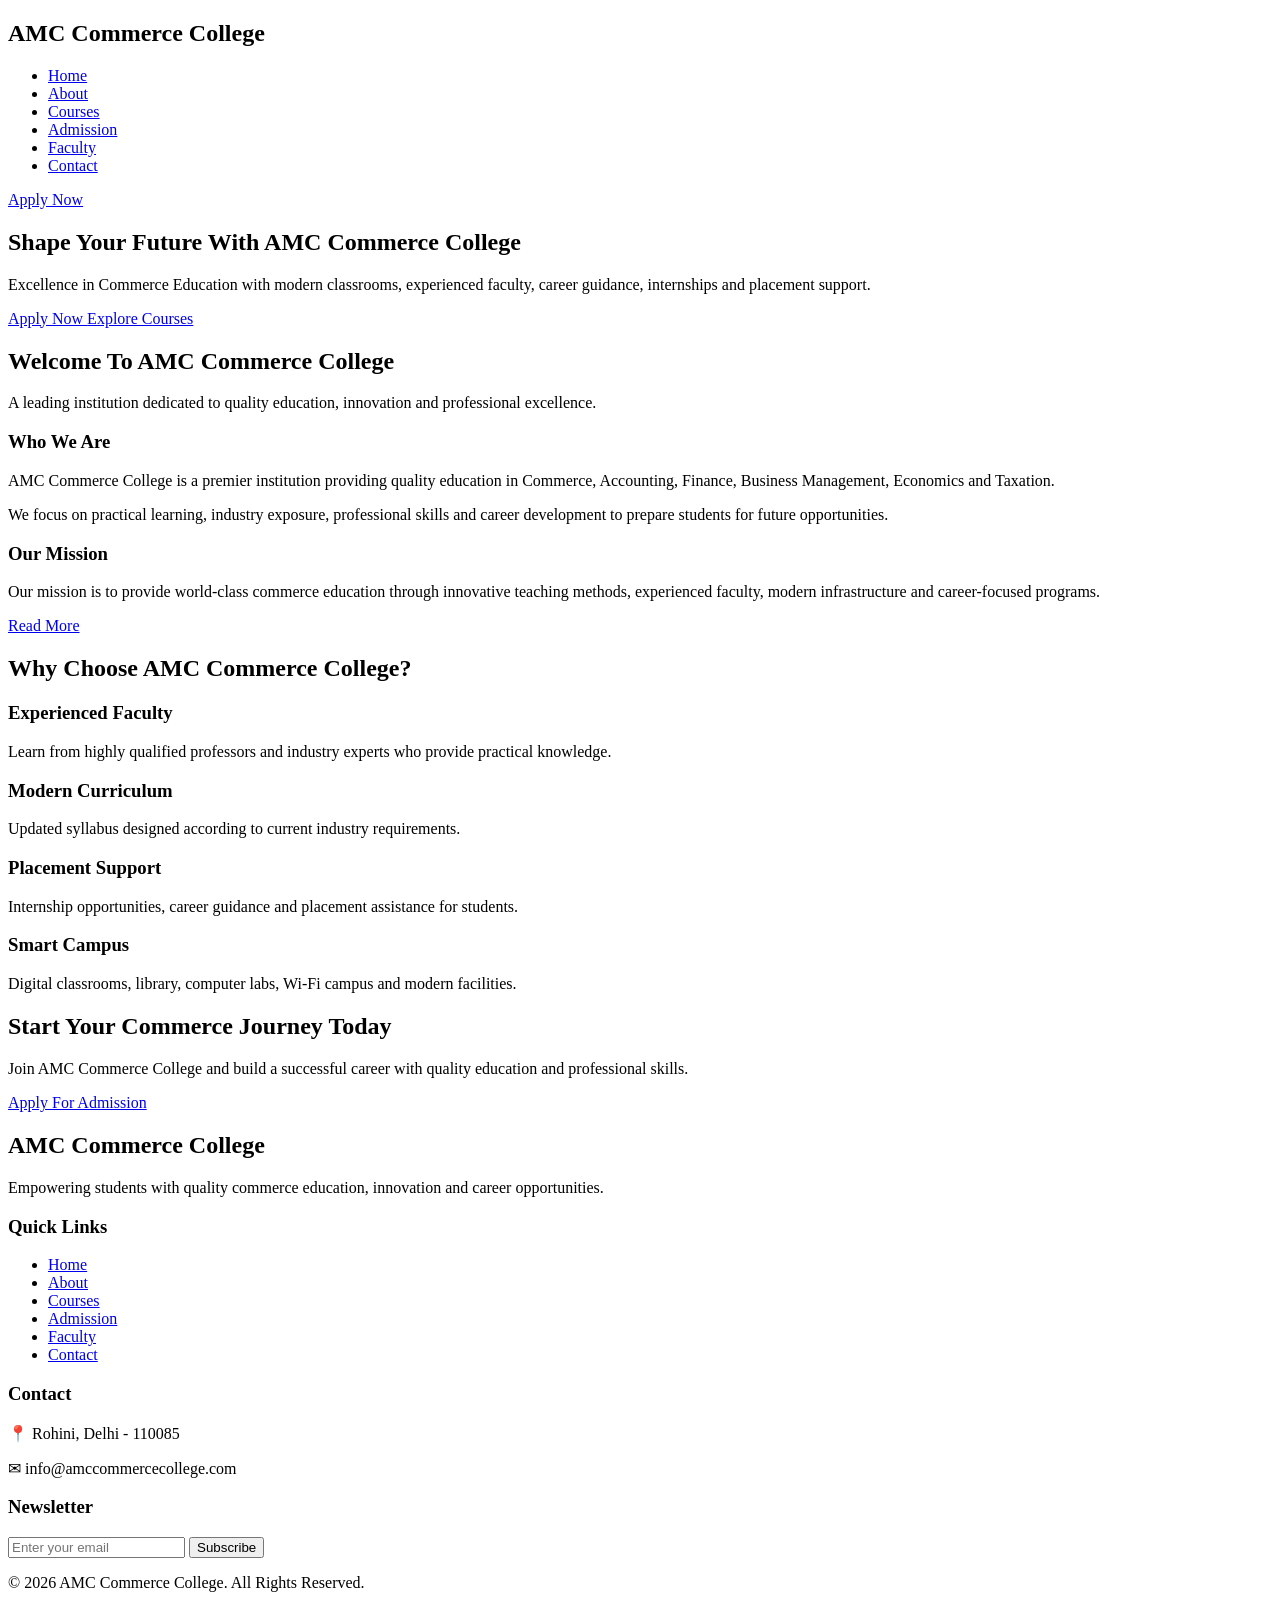
==== index.html @ 85480230 "Add files via upload" ====
<!DOCTYPE html>
<html lang="en">

<head>

    <meta charset="UTF-8">
    <meta name="viewport" content="width=device-width, initial-scale=1.0">

    <title>AMC Commerce College</title>

    <!-- Google Font -->
    <link rel="preconnect" href="https://fonts.googleapis.com">
    <link rel="preconnect" href="https://fonts.gstatic.com" crossorigin>

    <link href="https://fonts.googleapis.com/css2?family=Poppins:wght@300;400;500;600;700;800&display=swap"
        rel="stylesheet">


    <!-- CSS -->

    <link rel="stylesheet" href="css/style.css">
    <link rel="stylesheet" href="css/navbar.css">
    <link rel="stylesheet" href="css/home.css">
    <link rel="stylesheet" href="css/footer.css">
    <link rel="stylesheet" href="css/responsive.css">


</head>


<body>


    <!-- ================= HEADER ================= -->

    <header class="header">

        <nav class="navbar">


            <div class="logo">

                <h2>
                    AMC Commerce College
                </h2>

            </div>



            <ul class="nav-links">


                <li>
                    <a href="index.html" class="active">
                        Home
                    </a>
                </li>


                <li>
                    <a href="about.html">
                        About
                    </a>
                </li>


                <li>
                    <a href="courses.html">
                        Courses
                    </a>
                </li>


                <li>
                    <a href="admission.html">
                        Admission
                    </a>
                </li>


                <li>
                    <a href="faculty.html">
                        Faculty
                    </a>
                </li>


                <li>
                    <a href="contact.html">
                        Contact
                    </a>
                </li>


            </ul>


            <a href="admission.html" class="btn">
                Apply Now
            </a>


        </nav>


    </header>



    <!-- ================= HERO ================= -->


    <section class="hero">


        <div class="container hero-content">


            <h1>

                Shape Your Future With

                <span>
                    AMC Commerce College
                </span>

            </h1>



            <p>

                Excellence in Commerce Education with modern classrooms,
                experienced faculty, career guidance, internships and
                placement support.

            </p>



            <div class="hero-buttons">


                <a href="admission.html" class="btn">

                    Apply Now

                </a>



                <a href="courses.html" class="btn-outline">

                    Explore Courses

                </a>


            </div>


        </div>


    </section>




    <!-- ================= ABOUT ================= -->


    <section class="about-home">


        <div class="container">


            <div class="section-title">


                <h2>
                    Welcome To AMC Commerce College
                </h2>


                <p>

                    A leading institution dedicated to quality education,
                    innovation and professional excellence.

                </p>


            </div>




            <div class="grid-2">


                <div class="card">


                    <h3>
                        Who We Are
                    </h3>


                    <p>

                        AMC Commerce College is a premier institution providing
                        quality education in Commerce, Accounting, Finance,
                        Business Management, Economics and Taxation.

                    </p>



                    <p>

                        We focus on practical learning, industry exposure,
                        professional skills and career development to prepare
                        students for future opportunities.

                    </p>



                </div>





                <div class="card">


                    <h3>
                        Our Mission
                    </h3>


                    <p>

                        Our mission is to provide world-class commerce education
                        through innovative teaching methods, experienced faculty,
                        modern infrastructure and career-focused programs.

                    </p>



                    <a href="about.html" class="btn">

                        Read More

                    </a>



                </div>



            </div>



        </div>


    </section>





    <!-- ================= WHY CHOOSE US ================= -->


    <section class="why-us">


        <div class="container">


            <div class="section-title">


                <h2>
                    Why Choose AMC Commerce College?
                </h2>


            </div>




            <div class="grid-4">


                <div class="card">


                    <h3>
                        Experienced Faculty
                    </h3>


                    <p>

                        Learn from highly qualified professors and
                        industry experts who provide practical knowledge.

                    </p>


                </div>





                <div class="card">


                    <h3>
                        Modern Curriculum
                    </h3>


                    <p>

                        Updated syllabus designed according to
                        current industry requirements.

                    </p>


                </div>





                <div class="card">


                    <h3>
                        Placement Support
                    </h3>


                    <p>

                        Internship opportunities, career guidance and
                        placement assistance for students.

                    </p>


                </div>





                <div class="card">


                    <h3>
                        Smart Campus
                    </h3>


                    <p>

                        Digital classrooms, library, computer labs,
                        Wi-Fi campus and modern facilities.

                    </p>


                </div>



            </div>


        </div>


    </section>


    <!-- ================= CTA ================= -->


    <section class="cta">


        <div class="container">


            <h2>
                Start Your Commerce Journey Today
            </h2>


            <p>

                Join AMC Commerce College and build a successful
                career with quality education and professional skills.

            </p>


            <a href="admission.html" class="btn">

                Apply For Admission

            </a>


        </div>


    </section>



    <!-- ================= FOOTER ================= -->


    <footer>


        <div class="footer-container">


            <div class="footer-logo">


                <h2>
                    AMC Commerce College
                </h2>


                <p>

                    Empowering students with quality commerce education,
                    innovation and career opportunities.

                </p>


            </div>




            <div class="footer-links">


                <h3>
                    Quick Links
                </h3>


                <ul>


                    <li>
                        <a href="index.html">Home</a>
                    </li>


                    <li>
                        <a href="about.html">About</a>
                    </li>


                    <li>
                        <a href="courses.html">Courses</a>
                    </li>


                    <li>
                        <a href="admission.html">Admission</a>
                    </li>


                    <li>
                        <a href="faculty.html">Faculty</a>
                    </li>


                    <li>
                        <a href="contact.html">Contact</a>
                    </li>


                </ul>


            </div>





            <div class="footer-contact">


                <h3>
                    Contact
                </h3>


                <p>
                    📍 Rohini, Delhi - 110085
                </p>





                <p>
                    ✉ info@amccommercecollege.com
                </p>


            </div>




            <div class="footer-social">


                <h3>
                    Newsletter
                </h3>


                <div class="newsletter">


                    <input type="email" placeholder="Enter your email">


                    <button>
                        Subscribe
                    </button>


                </div>


            </div>



        </div>



        <div class="footer-line"></div>



        <div class="footer-bottom">


            <p>

                © 2026 AMC Commerce College. All Rights Reserved.

            </p>


        </div>



    </footer>



</body>

</html>
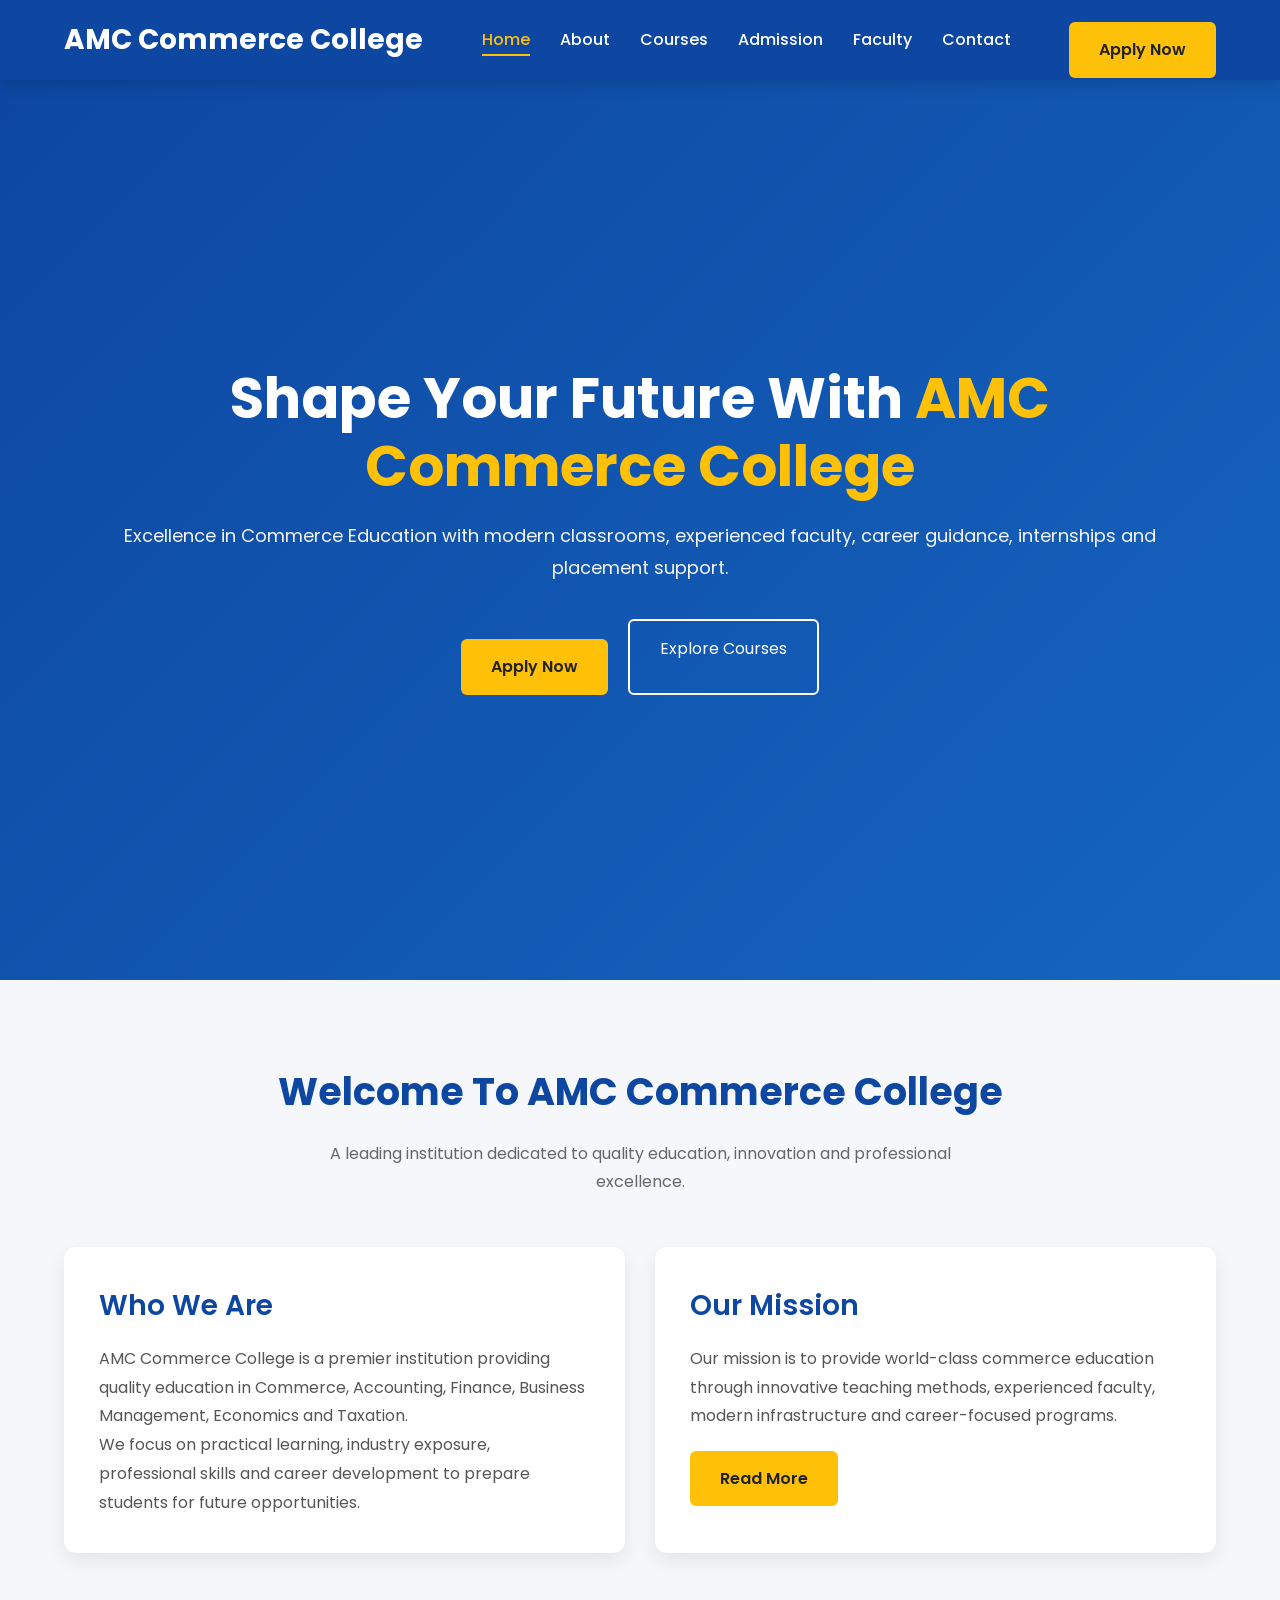
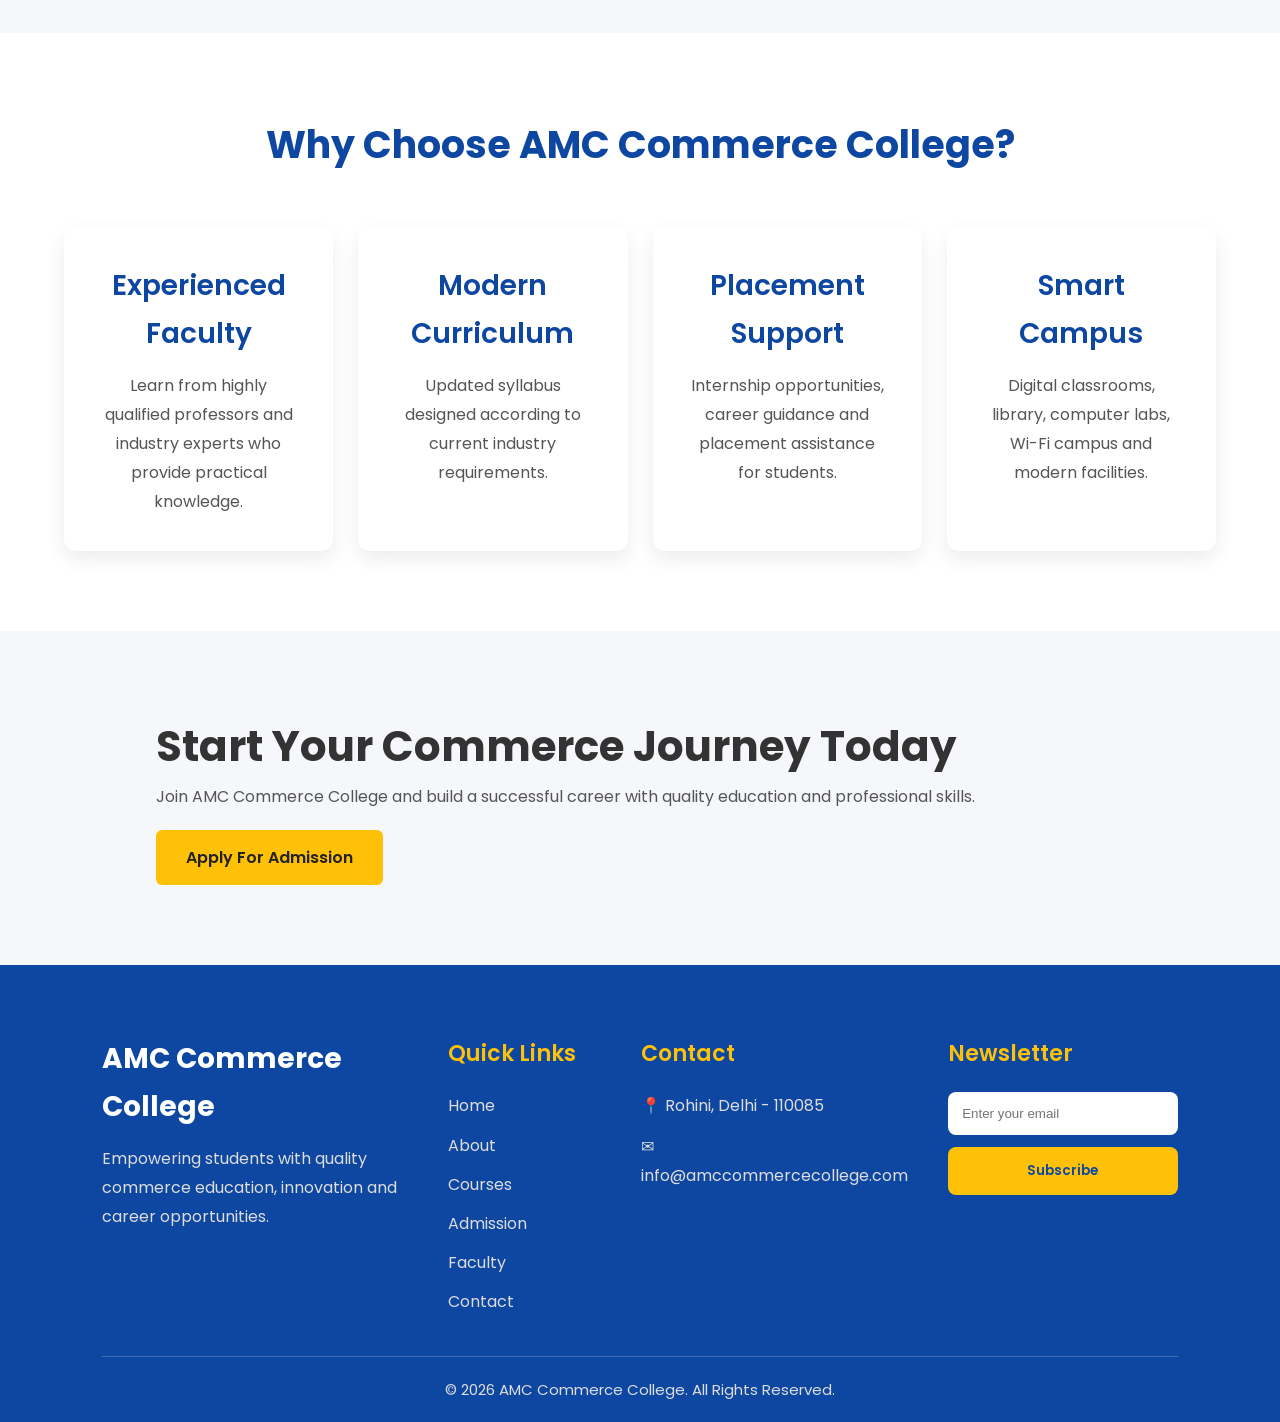
==== commit c2bc3282: "Fix HTML encoding issues in index.html" ====
--- a/index.html
+++ b/index.html
@@ -18,11 +18,11 @@
 
     <!-- CSS -->
 
-    <link rel="stylesheet" href="css/style.css">
-    <link rel="stylesheet" href="css/navbar.css">
-    <link rel="stylesheet" href="css/home.css">
-    <link rel="stylesheet" href="css/footer.css">
-    <link rel="stylesheet" href="css/responsive.css">
+    <link rel="stylesheet" href="style.css">
+    <link rel="stylesheet" href="navbar.css">
+    <link rel="stylesheet" href="home.css">
+    <link rel="stylesheet" href="footer.css">
+    <link rel="stylesheet" href="responsive.css">
 
 
 </head>
@@ -594,4 +594,4 @@
 
 </body>
 
-</html>+</html>
--- a/style.css
+++ b/style.css
@@ -0,0 +1,266 @@
+/* =========================
+   Google Font
+========================= */
+@import url('https://fonts.googleapis.com/css2?family=Poppins:wght@300;400;500;600;700;800&display=swap');
+
+/* =========================
+   CSS Reset
+========================= */
+
+* {
+    margin: 0;
+    padding: 0;
+    box-sizing: border-box;
+}
+
+html {
+    scroll-behavior: smooth;
+}
+
+body {
+    font-family: 'Poppins', sans-serif;
+    background: #f5f7fa;
+    color: #333;
+    line-height: 1.7;
+}
+
+img {
+    width: 100%;
+    display: block;
+}
+
+a {
+    text-decoration: none;
+    color: inherit;
+}
+
+ul {
+    list-style: none;
+}
+
+button {
+    font-family: 'Poppins', sans-serif;
+    cursor: pointer;
+    border: none;
+}
+
+section {
+    padding: 80px 8%;
+}
+
+/* =========================
+   Container
+========================= */
+
+.container {
+    width: 100%;
+    max-width: 1200px;
+    margin: auto;
+}
+
+/* =========================
+   Headings
+========================= */
+
+h1 {
+    font-size: 60px;
+    font-weight: 700;
+}
+
+h2 {
+    font-size: 42px;
+    font-weight: 700;
+}
+
+h3 {
+    font-size: 28px;
+    font-weight: 600;
+}
+
+p {
+    font-size: 16px;
+    color: #555;
+}
+
+/* =========================
+   Buttons
+========================= */
+
+.btn {
+
+    display: inline-block;
+
+    padding: 15px 35px;
+
+    background: #0d47a1;
+
+    color: white;
+
+    border-radius: 8px;
+
+    font-weight: 600;
+
+    transition: .3s;
+}
+
+.btn:hover {
+
+    background: #1565c0;
+
+    transform: translateY(-3px);
+}
+
+.btn-outline {
+
+    display: inline-block;
+
+    padding: 15px 35px;
+
+    border: 2px solid white;
+
+    color: white;
+
+    border-radius: 8px;
+
+    transition: .3s;
+}
+
+.btn-outline:hover {
+
+    background: white;
+
+    color: #0d47a1;
+}
+
+/* =========================
+   Section Title
+========================= */
+
+.section-title {
+
+    text-align: center;
+
+    margin-bottom: 50px;
+}
+
+.section-title h2 {
+
+    color: #0d47a1;
+
+    margin-bottom: 10px;
+}
+
+.section-title p {
+
+    max-width: 700px;
+
+    margin: auto;
+}
+
+/* =========================
+   Cards
+========================= */
+
+.card {
+
+    background: white;
+
+    border-radius: 15px;
+
+    overflow: hidden;
+
+    box-shadow: 0 10px 25px rgba(0, 0, 0, .08);
+
+    transition: .3s;
+}
+
+.card:hover {
+
+    transform: translateY(-10px);
+
+    box-shadow: 0 15px 35px rgba(0, 0, 0, .15);
+}
+
+/* =========================
+   Grid
+========================= */
+
+.grid-2 {
+
+    display: grid;
+
+    grid-template-columns: repeat(2, 1fr);
+
+    gap: 40px;
+}
+
+.grid-3 {
+
+    display: grid;
+
+    grid-template-columns: repeat(3, 1fr);
+
+    gap: 30px;
+}
+
+.grid-4 {
+
+    display: grid;
+
+    grid-template-columns: repeat(4, 1fr);
+
+    gap: 25px;
+}
+
+/* =========================
+   Utility Classes
+========================= */
+
+.text-center {
+    text-align: center;
+}
+
+.mt-2 {
+    margin-top: 20px;
+}
+
+.mt-3 {
+    margin-top: 30px;
+}
+
+.mt-4 {
+    margin-top: 40px;
+}
+
+.mb-2 {
+    margin-bottom: 20px;
+}
+
+.mb-3 {
+    margin-bottom: 30px;
+}
+
+.mb-4 {
+    margin-bottom: 40px;
+}
+
+/* =========================
+   Scrollbar
+========================= */
+
+::-webkit-scrollbar {
+    width: 10px;
+}
+
+::-webkit-scrollbar-track {
+    background: #e5e5e5;
+}
+
+::-webkit-scrollbar-thumb {
+    background: #0d47a1;
+    border-radius: 10px;
+}
+
+::-webkit-scrollbar-thumb:hover {
+    background: #1565c0;
+}
--- a/navbar.css
+++ b/navbar.css
@@ -0,0 +1,236 @@
+/* ===========================
+        HEADER
+=========================== */
+
+.header {
+    position: fixed;
+    top: 0;
+    left: 0;
+    width: 100%;
+    background: #0D47A1;
+    z-index: 1000;
+    box-shadow: 0 4px 15px rgba(0, 0, 0, .15);
+}
+
+/* ===========================
+        NAVBAR
+=========================== */
+
+.navbar {
+    width: 90%;
+    max-width: 1200px;
+    height: 80px;
+    margin: auto;
+    display: flex;
+    justify-content: space-between;
+    align-items: center;
+}
+
+/* ===========================
+        LOGO
+=========================== */
+
+.logo h2 {
+    color: #fff;
+    font-size: 28px;
+    font-weight: 700;
+    margin: 0;
+}
+
+/* ===========================
+      NAV LINKS
+=========================== */
+
+.nav-links {
+    display: flex;
+    align-items: center;
+    gap: 30px;
+    list-style: none;
+}
+
+.nav-links li {
+    list-style: none;
+}
+
+.nav-links a {
+    color: #fff;
+    text-decoration: none;
+    font-size: 16px;
+    font-weight: 500;
+    transition: .3s;
+    position: relative;
+}
+
+.nav-links a::after {
+    content: "";
+    position: absolute;
+    left: 0;
+    bottom: -5px;
+    width: 0;
+    height: 2px;
+    background: #FFC107;
+    transition: .3s;
+}
+
+.nav-links a:hover::after,
+.nav-links a.active::after {
+    width: 100%;
+}
+
+.nav-links a:hover,
+.nav-links a.active {
+    color: #FFC107;
+}
+
+/* ===========================
+        BUTTON
+=========================== */
+
+.btn {
+    padding: 12px 26px;
+    background: #FFC107;
+    color: #222;
+    text-decoration: none;
+    border-radius: 6px;
+    font-weight: 600;
+    transition: .3s;
+}
+
+.btn:hover {
+    background: #ffb300;
+    transform: translateY(-2px);
+}
+
+/* ===========================
+      TABLET
+=========================== */
+
+@media(max-width:992px) {
+
+    .navbar {
+        width: 95%;
+    }
+
+    .logo h2 {
+        font-size: 22px;
+    }
+
+    .nav-links {
+        gap: 18px;
+    }
+
+    .nav-links a {
+        font-size: 15px;
+    }
+
+}
+
+/* ===========================
+      MOBILE
+=========================== */
+
+/* ================= MOBILE NAVBAR ================= */
+
+@media(max-width:768px) {
+
+
+    .header {
+
+        position: relative;
+
+    }
+
+
+
+    .navbar {
+
+        flex-direction: column;
+
+        padding: 15px 20px;
+
+        gap: 15px;
+
+    }
+
+
+
+    .logo h2 {
+
+        font-size: 22px;
+
+        text-align: center;
+
+    }
+
+
+
+    .nav-links {
+
+        width: 100%;
+
+        display: flex;
+
+        flex-direction: column;
+
+        align-items: center;
+
+        gap: 12px;
+
+        padding: 0;
+
+        margin: 0;
+
+    }
+
+
+
+    .nav-links li {
+
+        list-style: none;
+
+    }
+
+
+
+    .nav-links a {
+
+        font-size: 15px;
+
+    }
+
+
+
+    .navbar .btn {
+
+        width: 100%;
+
+        text-align: center;
+
+        padding: 12px;
+
+    }
+
+
+
+}
+
+/* ===========================
+      SMALL MOBILE
+=========================== */
+
+@media(max-width:480px) {
+
+    .logo h2 {
+        font-size: 20px;
+        text-align: center;
+    }
+
+    .nav-links a {
+        font-size: 15px;
+    }
+
+    .btn {
+        width: 180px;
+    }
+
+}
--- a/home.css
+++ b/home.css
@@ -0,0 +1,244 @@
+/* =========================
+   HOME PAGE
+========================= */
+
+.hero {
+    width: 100%;
+    min-height: 100vh;
+    margin-top: 80px;
+    display: flex;
+    justify-content: center;
+    align-items: center;
+    text-align: center;
+    background: linear-gradient(135deg, #0D47A1, #1565C0);
+    color: #fff;
+    padding: 40px 20px;
+}
+
+.hero-content {
+    max-width: 850px;
+}
+
+.hero h1 {
+    font-size: 56px;
+    line-height: 1.2;
+    margin-bottom: 20px;
+    font-weight: 700;
+}
+
+.hero h1 span {
+    color: #FFC107;
+}
+
+.hero p {
+    font-size: 18px;
+    line-height: 1.8;
+    margin-bottom: 35px;
+    color: #f5f5f5;
+}
+
+.hero-buttons {
+    display: flex;
+    justify-content: center;
+    gap: 20px;
+    flex-wrap: wrap;
+}
+
+/* =========================
+      ABOUT SECTION
+========================= */
+
+.about-home {
+    padding: 80px 0;
+    background: #f5f7fa;
+}
+
+.container {
+    width: 90%;
+    max-width: 1200px;
+    margin: auto;
+}
+
+.section-title {
+    text-align: center;
+    margin-bottom: 50px;
+}
+
+.section-title h2 {
+    color: #0D47A1;
+    font-size: 38px;
+    margin-bottom: 15px;
+}
+
+.section-title p {
+    color: #666;
+    max-width: 700px;
+    margin: auto;
+    line-height: 1.8;
+}
+
+/* =========================
+      GRID
+========================= */
+
+.grid-2 {
+    display: grid;
+    grid-template-columns: repeat(2, 1fr);
+    gap: 30px;
+}
+
+.grid-3 {
+    display: grid;
+    grid-template-columns: repeat(3, 1fr);
+    gap: 25px;
+}
+
+.grid-4 {
+    display: grid;
+    grid-template-columns: repeat(4, 1fr);
+    gap: 25px;
+}
+
+/* =========================
+      CARD
+========================= */
+
+.card {
+    background: #fff;
+    padding: 35px;
+    border-radius: 12px;
+    box-shadow: 0 8px 20px rgba(0, 0, 0, .08);
+    transition: .3s;
+}
+
+.card:hover {
+    transform: translateY(-8px);
+    box-shadow: 0 15px 35px rgba(0, 0, 0, .12);
+}
+
+.card h3 {
+    color: #0D47A1;
+    margin-bottom: 15px;
+}
+
+.card p {
+    color: #555;
+    line-height: 1.8;
+}
+
+/* =========================
+      WHY US
+========================= */
+
+.why-us {
+    padding: 80px 0;
+    background: #fff;
+}
+
+.why-us .card {
+    text-align: center;
+}
+
+/* =========================
+      BUTTONS
+========================= */
+
+.btn {
+    display: inline-block;
+    margin-top: 20px;
+    padding: 14px 30px;
+    background: #FFC107;
+    color: #222;
+    text-decoration: none;
+    border-radius: 6px;
+    font-weight: 600;
+    transition: .3s;
+}
+
+.btn:hover {
+    background: #ffb300;
+}
+
+.btn-outline {
+    display: inline-block;
+    padding: 14px 30px;
+    border: 2px solid #fff;
+    color: #fff;
+    text-decoration: none;
+    border-radius: 6px;
+    transition: .3s;
+}
+
+.btn-outline:hover {
+    background: #fff;
+    color: #0D47A1;
+}
+
+/* =========================
+      RESPONSIVE
+========================= */
+
+@media(max-width:992px) {
+
+    .grid-4 {
+        grid-template-columns: repeat(2, 1fr);
+    }
+
+    .grid-3 {
+        grid-template-columns: repeat(2, 1fr);
+    }
+
+    .grid-2 {
+        grid-template-columns: 1fr;
+    }
+
+}
+
+@media(max-width:768px) {
+
+    .hero {
+        min-height: 80vh;
+        margin-top: 120px;
+    }
+
+    .hero h1 {
+        font-size: 38px;
+    }
+
+    .hero p {
+        font-size: 16px;
+    }
+
+    .grid-3,
+    .grid-4 {
+        grid-template-columns: 1fr;
+    }
+
+    .hero-buttons {
+        flex-direction: column;
+        align-items: center;
+    }
+
+    .btn,
+    .btn-outline {
+        width: 220px;
+        text-align: center;
+    }
+
+    .section-title h2 {
+        font-size: 30px;
+    }
+
+}
+
+@media(max-width:480px) {
+
+    .hero h1 {
+        font-size: 30px;
+    }
+
+    .hero p {
+        font-size: 15px;
+    }
+
+}
--- a/footer.css
+++ b/footer.css
@@ -0,0 +1,190 @@
+/* ===========================
+        FOOTER
+=========================== */
+
+footer {
+    background: #0D47A1;
+    color: #fff;
+    padding: 70px 8% 20px;
+}
+
+/* ===========================
+     FOOTER CONTAINER
+=========================== */
+
+.footer-container {
+    display: grid;
+    grid-template-columns: 2fr 1fr 1fr 1.5fr;
+    gap: 40px;
+}
+
+/* ===========================
+       FOOTER LOGO
+=========================== */
+
+.footer-logo h2 {
+    font-size: 28px;
+    margin-bottom: 15px;
+}
+
+.footer-logo p {
+    color: #ddd;
+    line-height: 1.8;
+}
+
+/* ===========================
+      FOOTER TITLES
+=========================== */
+
+.footer-links h3,
+.footer-contact h3,
+.footer-social h3 {
+    margin-bottom: 20px;
+    color: #FFC107;
+    font-size: 22px;
+}
+
+/* ===========================
+        LINKS
+=========================== */
+
+.footer-links ul {
+    display: flex;
+    flex-direction: column;
+    gap: 12px;
+}
+
+.footer-links ul li a {
+    color: #ddd;
+    transition: .3s;
+}
+
+.footer-links ul li a:hover {
+    color: #FFC107;
+    padding-left: 8px;
+}
+
+/* ===========================
+       CONTACT
+=========================== */
+
+.footer-contact p {
+    color: #ddd;
+    margin-bottom: 12px;
+    line-height: 1.8;
+}
+
+/* ===========================
+      SOCIAL ICONS
+=========================== */
+
+.social-icons {
+    display: flex;
+    gap: 15px;
+    margin-top: 20px;
+}
+
+.social-icons a {
+    width: 45px;
+    height: 45px;
+    display: flex;
+    justify-content: center;
+    align-items: center;
+    background: #1565C0;
+    border-radius: 50%;
+    color: #fff;
+    font-size: 18px;
+    transition: .3s;
+}
+
+.social-icons a:hover {
+    background: #FFC107;
+    color: #0D47A1;
+    transform: translateY(-5px);
+}
+
+/* ===========================
+       DIVIDER
+=========================== */
+
+.footer-line {
+    width: 100%;
+    height: 1px;
+    background: rgba(255, 255, 255, .2);
+    margin: 40px 0 20px;
+}
+
+/* ===========================
+      COPYRIGHT
+=========================== */
+
+.footer-bottom {
+    text-align: center;
+}
+
+.footer-bottom p {
+    color: #ddd;
+    font-size: 15px;
+}
+
+/* ===========================
+      NEWSLETTER
+=========================== */
+
+.newsletter {
+    margin-top: 20px;
+}
+
+.newsletter input {
+    width: 100%;
+    padding: 14px;
+    border: none;
+    outline: none;
+    border-radius: 8px;
+    margin-bottom: 12px;
+}
+
+.newsletter button {
+    width: 100%;
+    padding: 14px;
+    border: none;
+    background: #FFC107;
+    color: #0D47A1;
+    border-radius: 8px;
+    font-weight: 600;
+    cursor: pointer;
+    transition: .3s;
+}
+
+.newsletter button:hover {
+    background: #fff;
+}
+
+/* ===========================
+      RESPONSIVE
+=========================== */
+
+@media(max-width:992px) {
+
+    .footer-container {
+        grid-template-columns: repeat(2, 1fr);
+    }
+
+}
+
+@media(max-width:768px) {
+
+    footer {
+        padding: 60px 6% 20px;
+    }
+
+    .footer-container {
+        grid-template-columns: 1fr;
+        text-align: center;
+    }
+
+    .social-icons {
+        justify-content: center;
+    }
+
+}
--- a/responsive.css
+++ b/responsive.css
@@ -0,0 +1,280 @@
+/* ===============================
+        LARGE DEVICES
+================================ */
+
+@media (max-width:1200px) {
+
+    .container {
+        width: 95%;
+    }
+
+}
+
+/* ===============================
+        TABLET DEVICES
+================================ */
+
+@media (max-width:992px) {
+
+    h1 {
+        font-size: 48px;
+    }
+
+    h2 {
+        font-size: 36px;
+    }
+
+    h3 {
+        font-size: 24px;
+    }
+
+    section {
+        padding: 70px 6%;
+    }
+
+    .grid-2 {
+        grid-template-columns: 1fr;
+    }
+
+    .grid-3 {
+        grid-template-columns: repeat(2, 1fr);
+    }
+
+    .grid-4 {
+        grid-template-columns: repeat(2, 1fr);
+    }
+
+    .hero-content {
+        width: 90%;
+    }
+
+    .hero-content h1 {
+        font-size: 48px;
+    }
+
+    .hero-content p {
+        font-size: 17px;
+    }
+
+}
+
+/* ===============================
+        MOBILE DEVICES
+================================ */
+
+@media (max-width:768px) {
+
+    /* Navbar */
+
+    @media (max-width:768px) {
+
+        .navbar {
+            height: auto;
+            padding: 15px 5%;
+            flex-wrap: wrap;
+        }
+
+        .logo {
+            width: 100%;
+            text-align: center;
+            margin-bottom: 15px;
+        }
+
+        .nav-links {
+            width: 100%;
+            display: flex;
+            justify-content: center;
+            flex-wrap: wrap;
+            gap: 15px;
+            margin-bottom: 15px;
+        }
+
+        .nav-links li a {
+            font-size: 15px;
+        }
+
+        .navbar .btn {
+            width: auto;
+            margin: auto;
+        }
+
+    }
+
+    /* Typography */
+
+    h1 {
+        font-size: 36px;
+    }
+
+    h2 {
+        font-size: 30px;
+    }
+
+    h3 {
+        font-size: 22px;
+    }
+
+    p {
+        font-size: 15px;
+    }
+
+    section {
+        padding: 60px 5%;
+    }
+
+    /* Hero */
+
+    .hero {
+
+        height: 90vh;
+    }
+
+    .hero-content {
+
+        width: 100%;
+    }
+
+    .hero-buttons {
+
+        flex-direction: column;
+
+        gap: 15px;
+    }
+
+    .hero-buttons .btn,
+    .hero-buttons .btn-outline {
+
+        width: 220px;
+
+        margin: auto;
+    }
+
+    /* Grids */
+
+    .grid-2,
+    .grid-3,
+    .grid-4 {
+
+        grid-template-columns: 1fr;
+    }
+
+    /* Images */
+
+    img {
+
+        max-width: 100%;
+        height: auto;
+    }
+
+    /* Tables */
+
+    table {
+
+        display: block;
+        overflow-x: auto;
+        white-space: nowrap;
+    }
+
+    /* Forms */
+
+    input,
+    textarea,
+    select,
+    button {
+
+        width: 100%;
+    }
+
+    iframe {
+
+        height: 300px;
+    }
+
+}
+
+/* ===============================
+        SMALL MOBILE
+================================ */
+
+@media (max-width:480px) {
+
+    h1 {
+        font-size: 30px;
+    }
+
+    h2 {
+        font-size: 26px;
+    }
+
+    h3 {
+        font-size: 20px;
+    }
+
+    p {
+        font-size: 14px;
+    }
+
+    .hero {
+
+        height: 80vh;
+    }
+
+    .hero-content h1 {
+
+        line-height: 1.3;
+    }
+
+    .btn,
+    .btn-outline {
+
+        width: 100%;
+
+        text-align: center;
+    }
+
+    .banner-content h1 {
+
+        font-size: 30px;
+    }
+
+    .banner-content p {
+
+        font-size: 15px;
+    }
+
+}
+
+/* ===============================
+        EXTRA SMALL
+================================ */
+
+@media (max-width:360px) {
+
+    .navbar {
+
+        padding: 15px;
+    }
+
+    .logo h2 {
+
+        font-size: 22px;
+    }
+
+    .hero-content h1 {
+
+        font-size: 26px;
+    }
+
+    .hero-content p {
+
+        font-size: 14px;
+    }
+
+    .btn,
+    .btn-outline {
+
+        padding: 12px 20px;
+        font-size: 14px;
+    }
+
+}
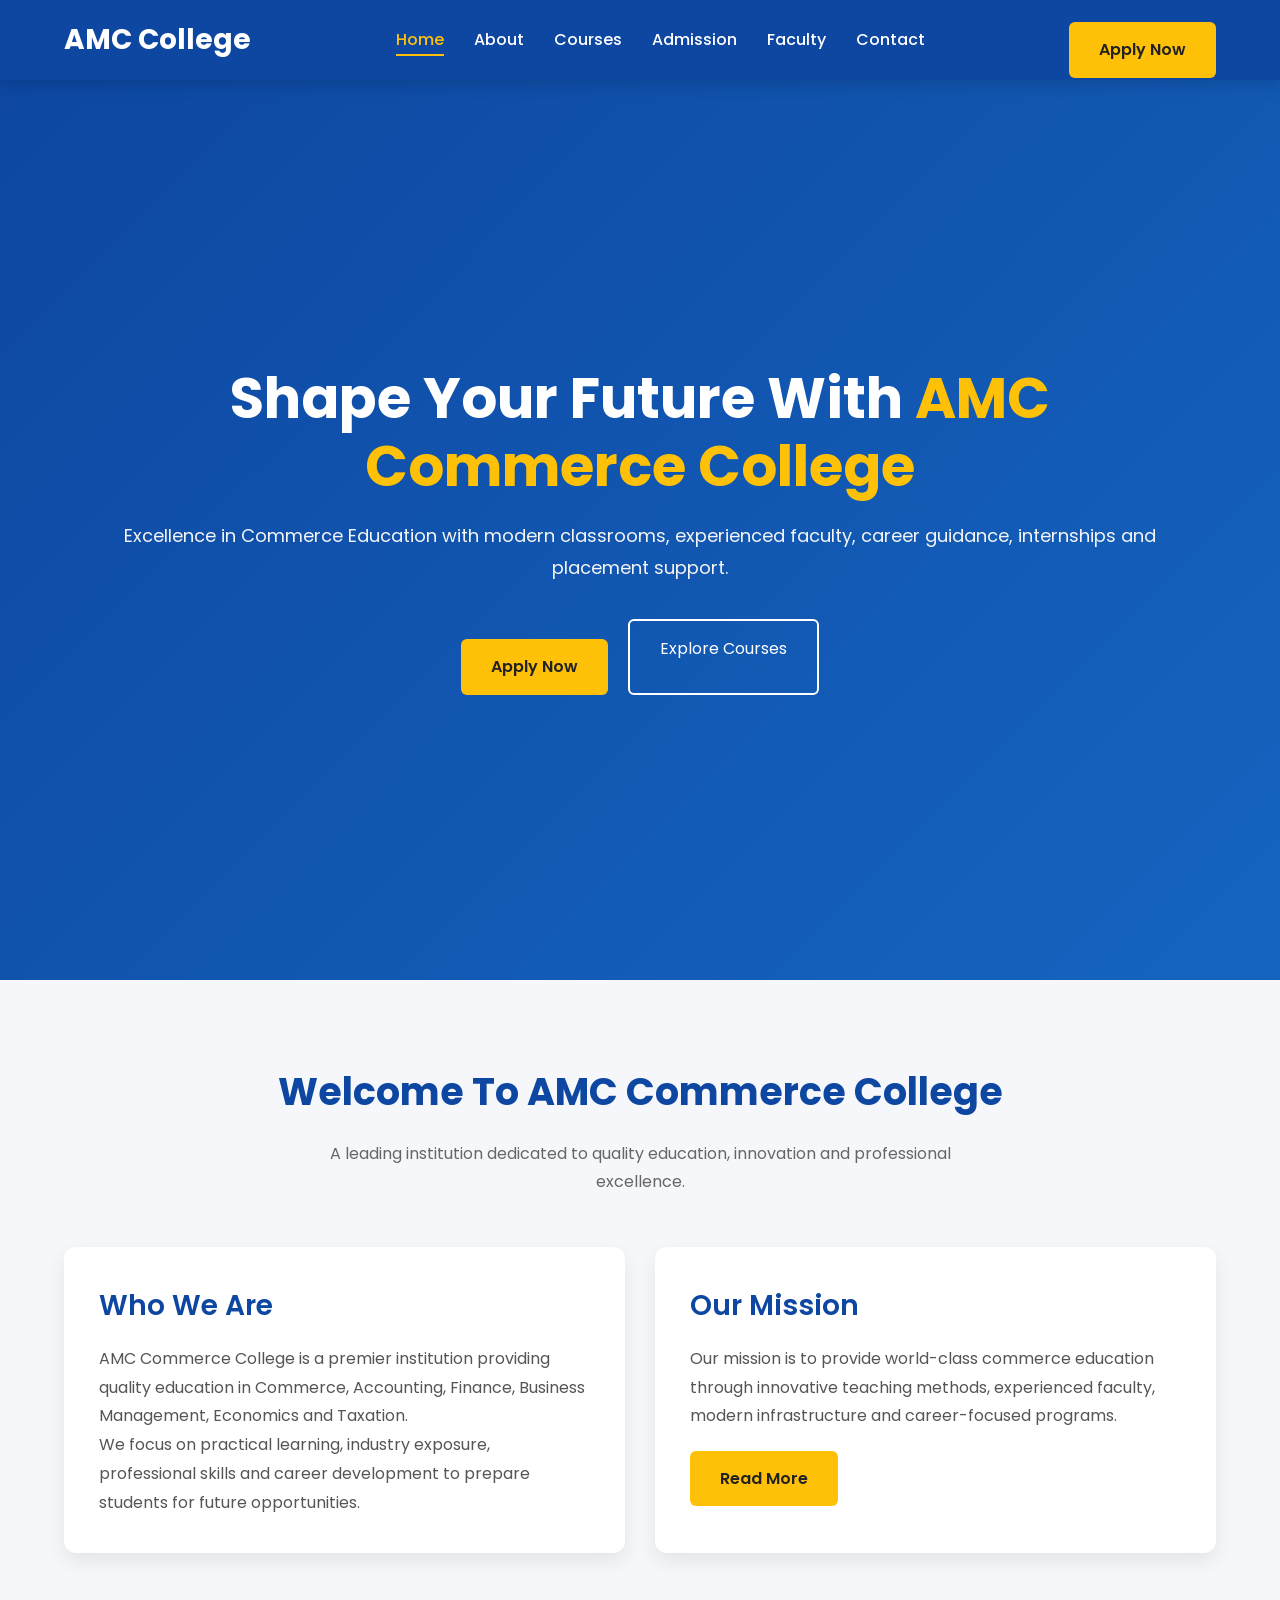
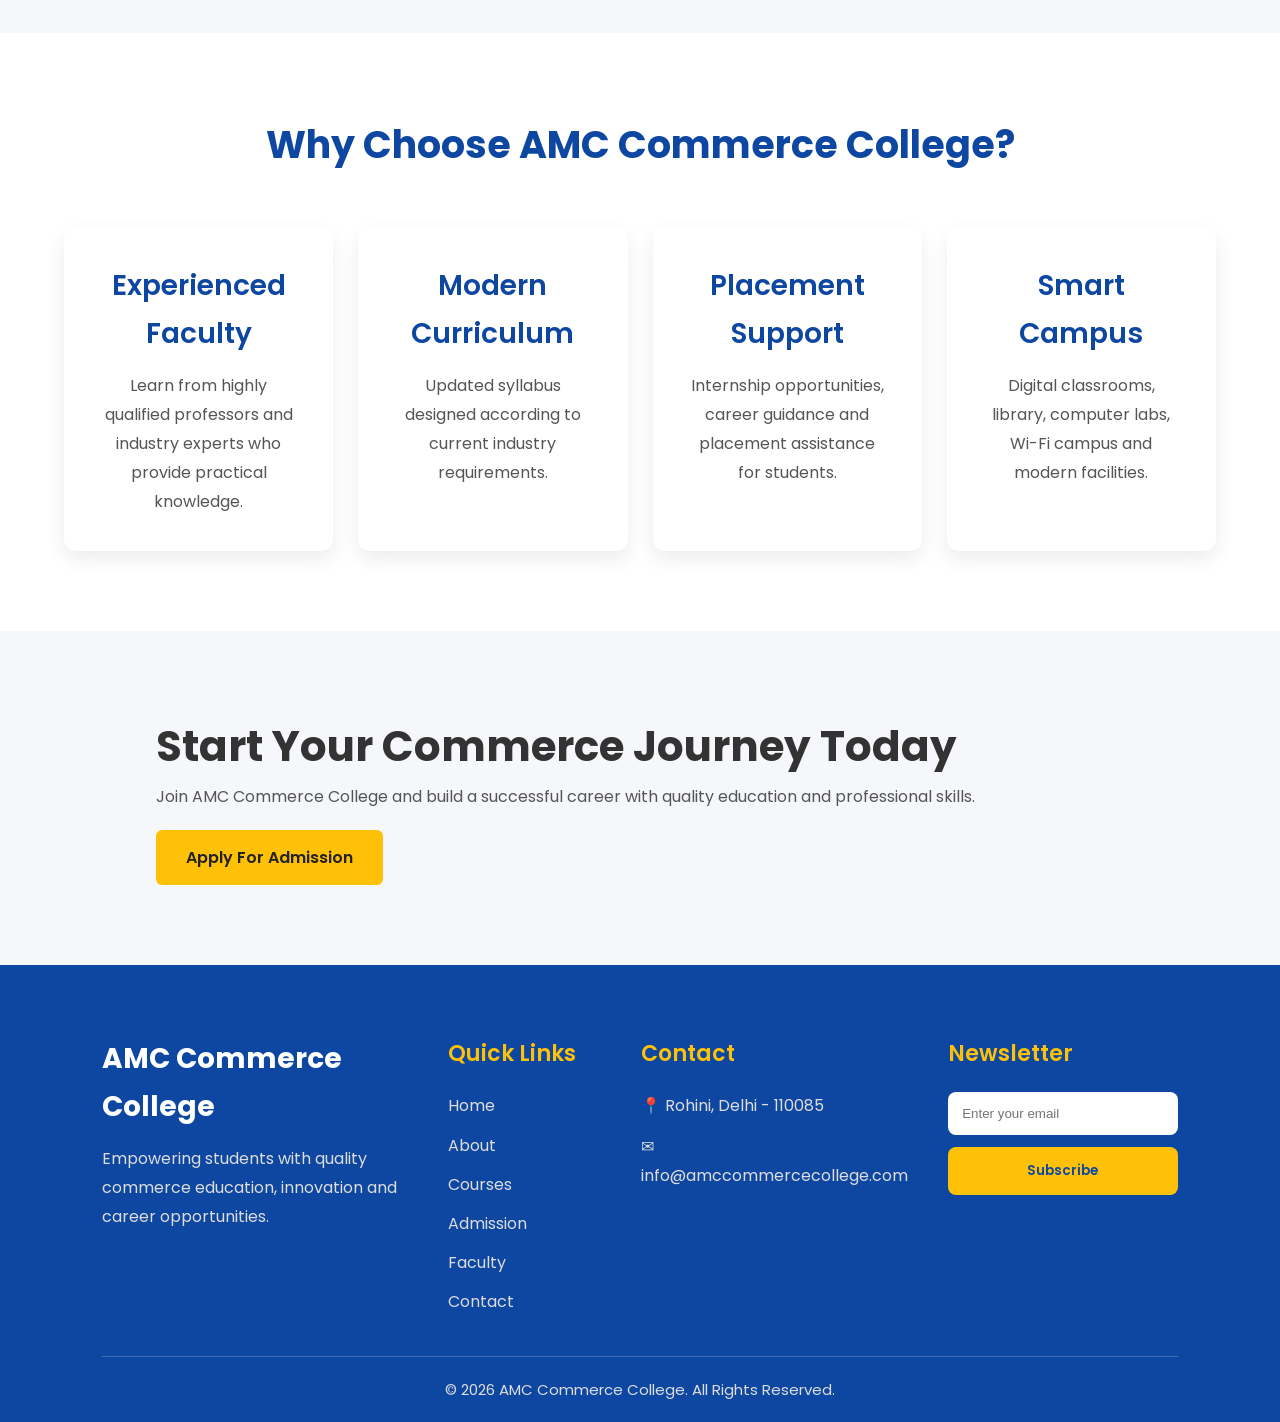
==== commit 7eee007f: "sdf" ====
--- a/index.html
+++ b/index.html
@@ -41,7 +41,7 @@
             <div class="logo">
 
                 <h2>
-                    AMC Commerce College
+                    AMC  College
                 </h2>
 
             </div>
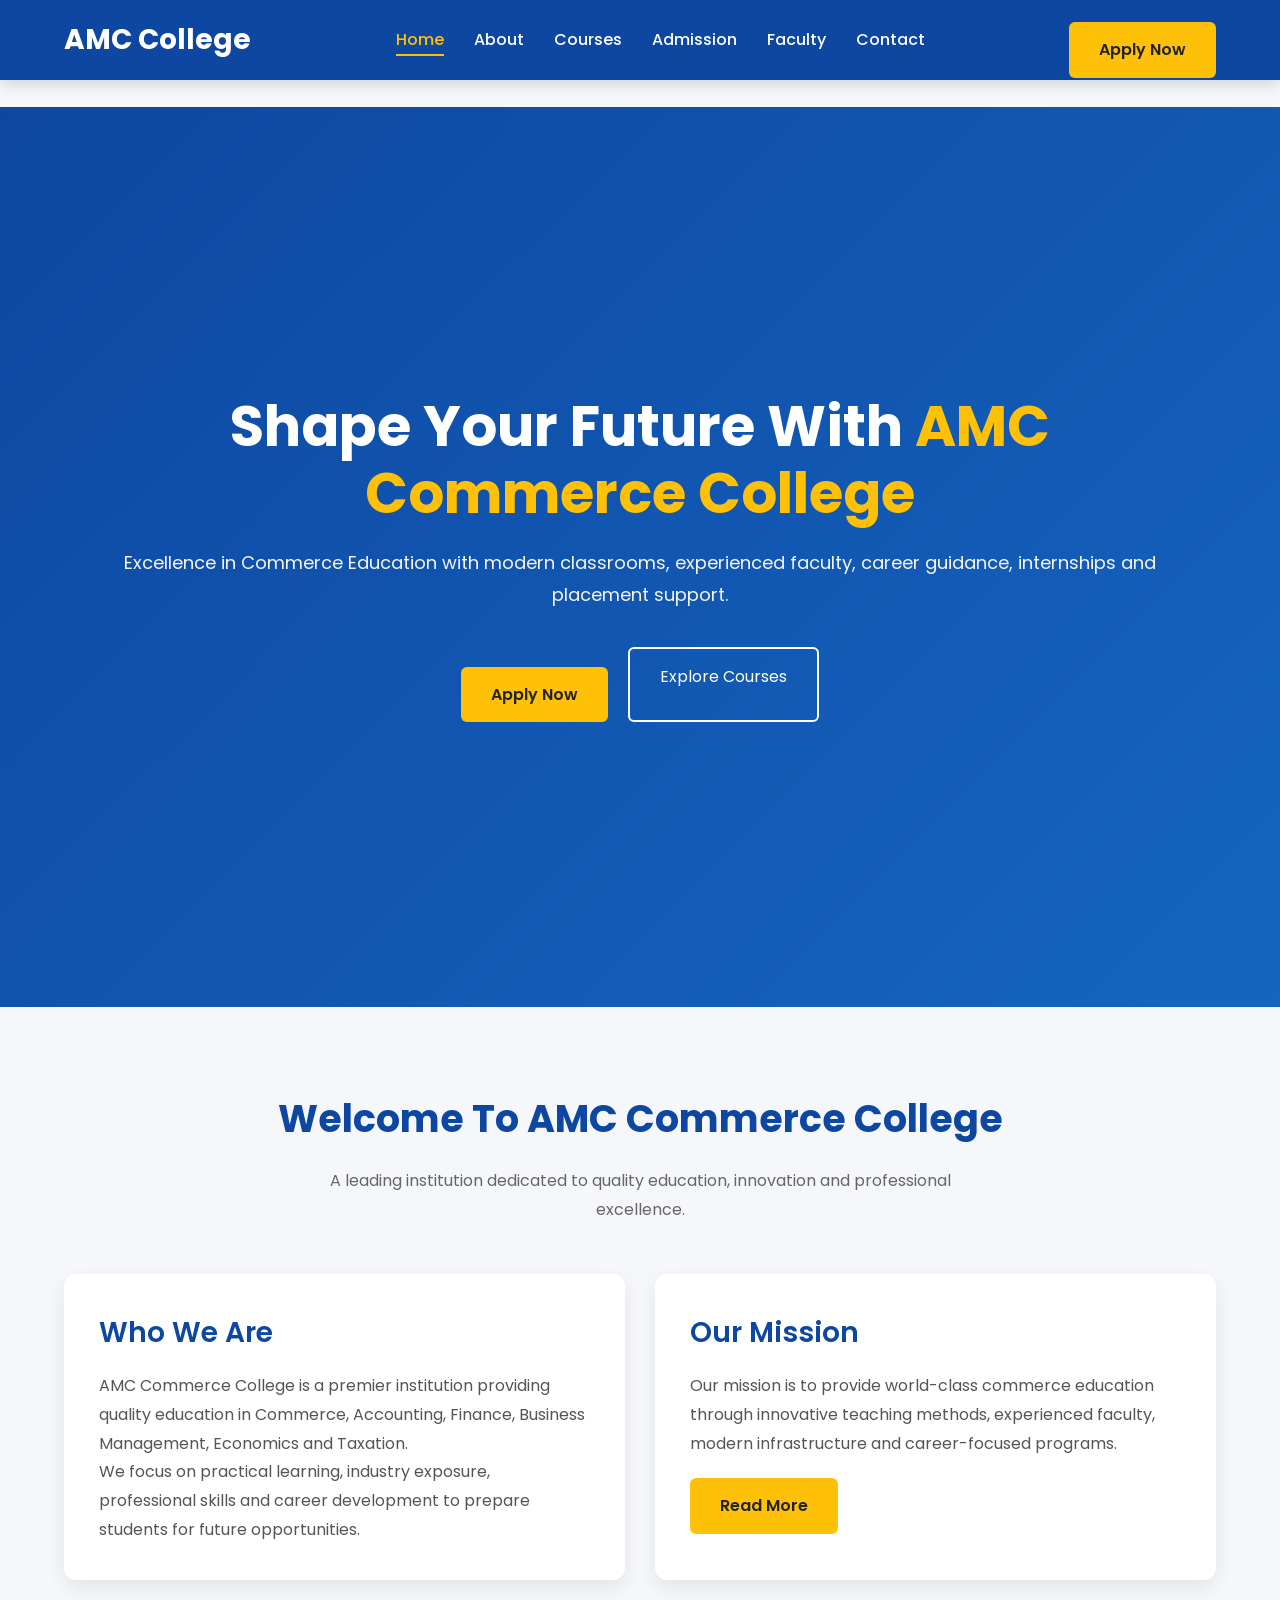
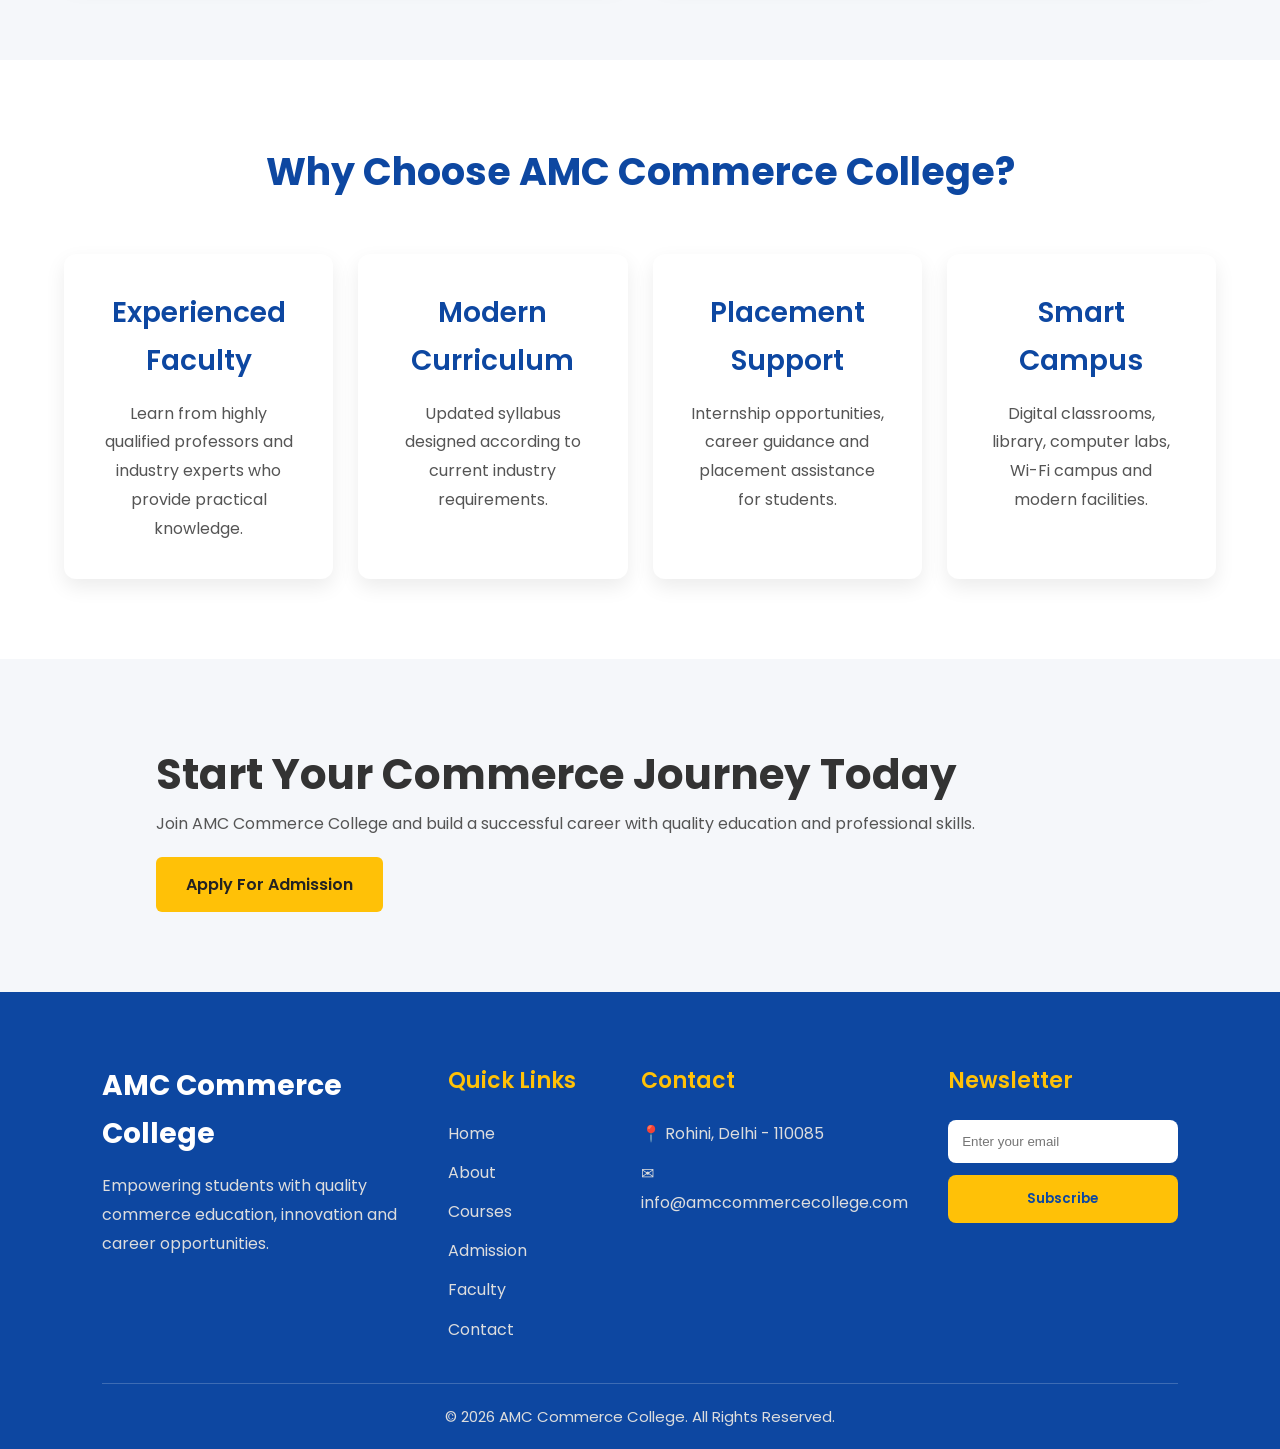
==== commit d6938f0e: "Update index.html" ====
--- a/index.html
+++ b/index.html
@@ -1,4 +1,4 @@
-<!DOCTYPE html>
+!DOCTYPE html>
 <html lang="en">
 
 <head>
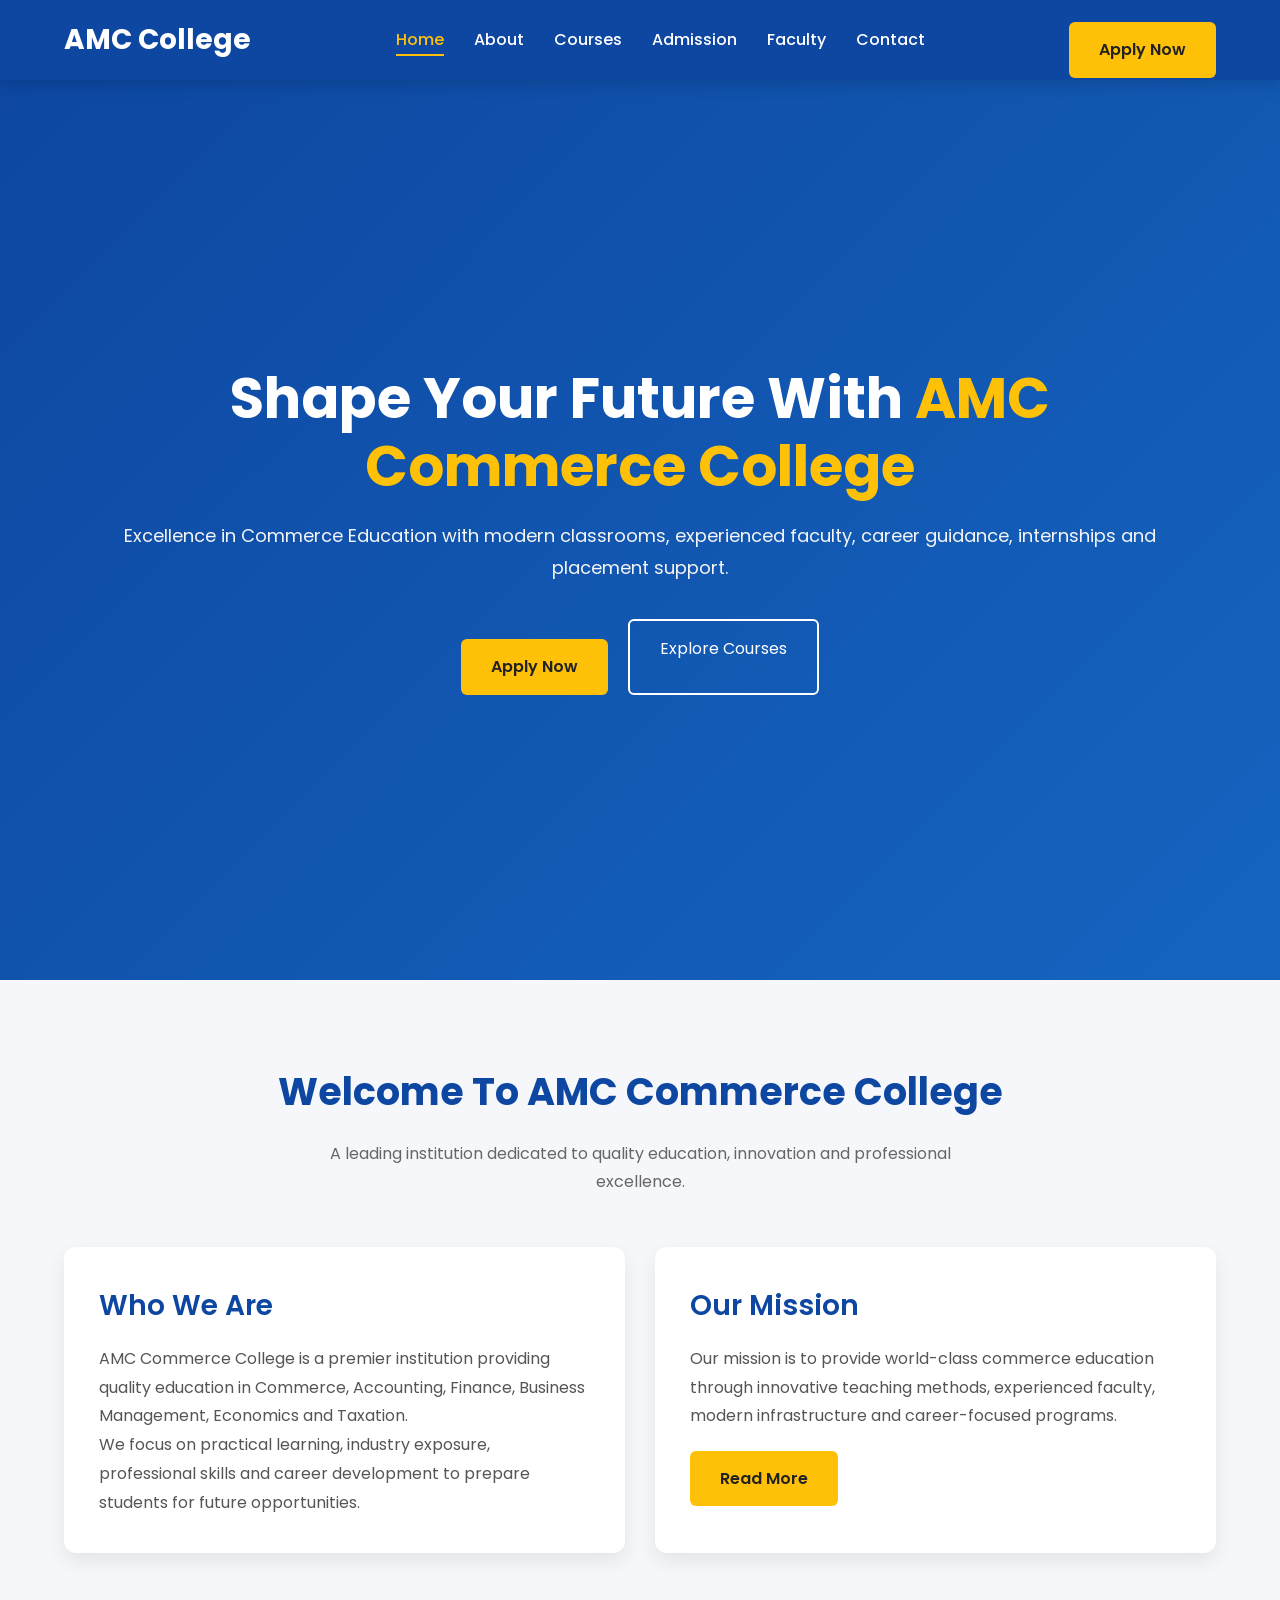
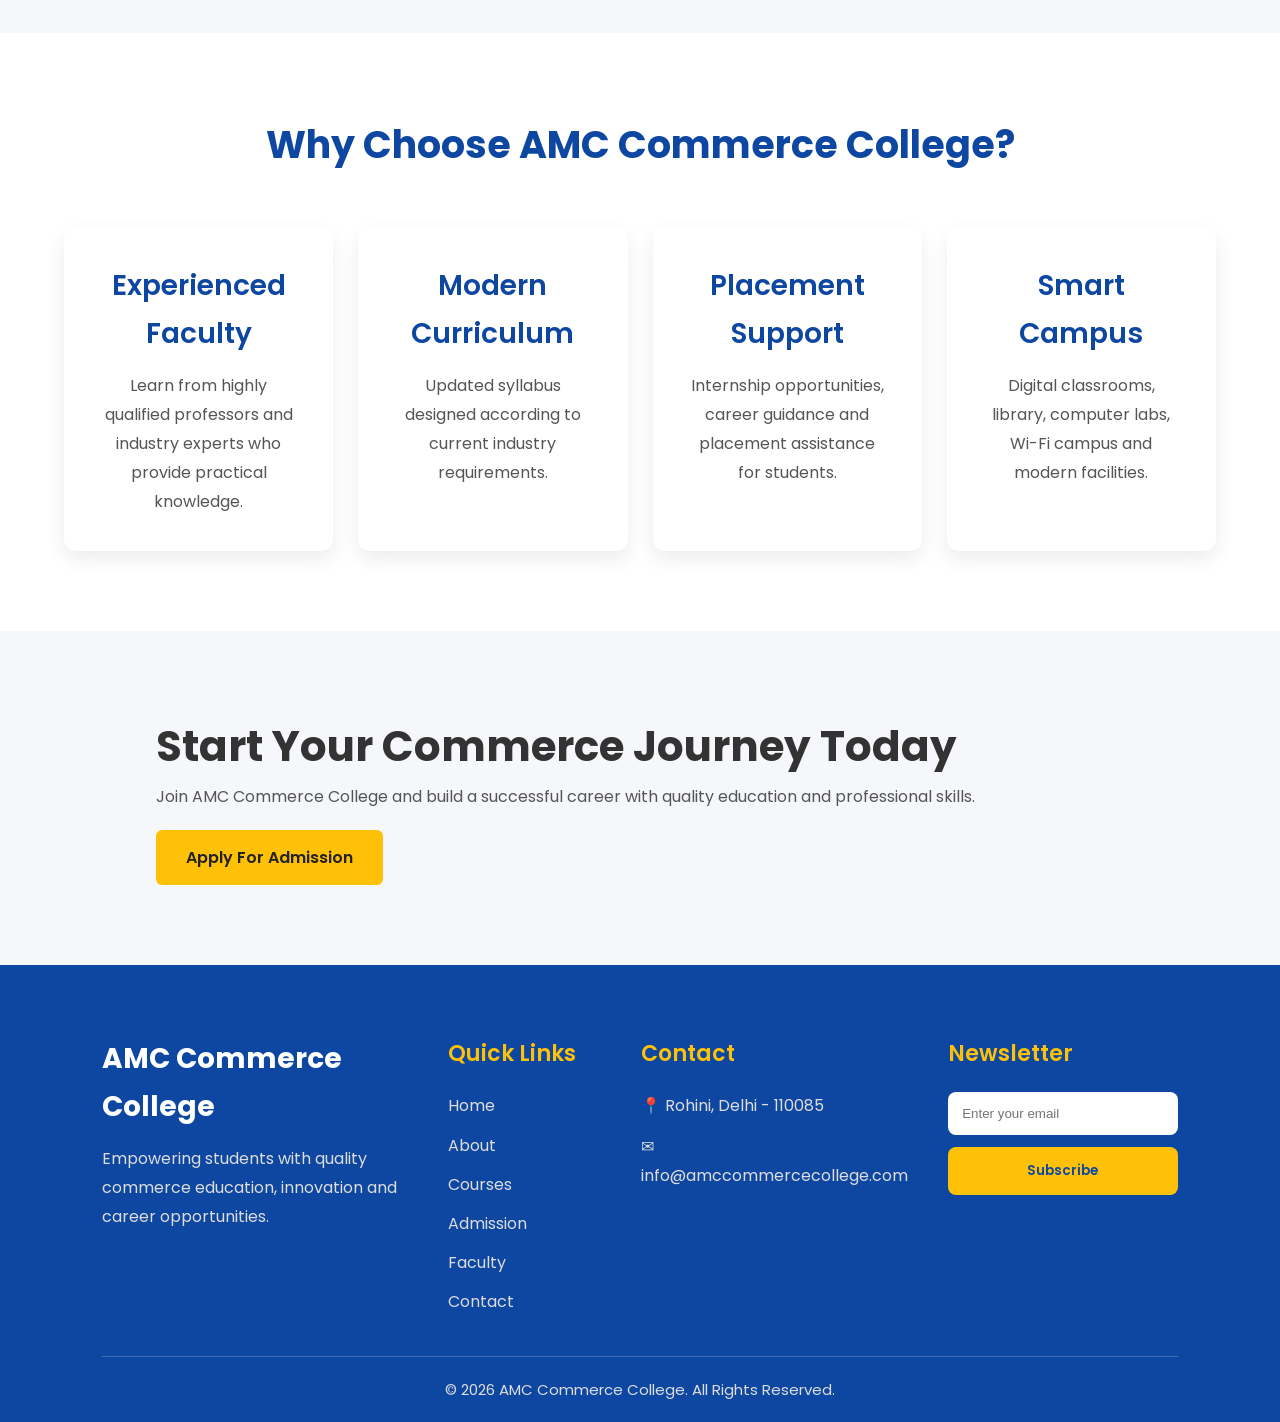
==== commit 732b8354: "Update index.html" ====
--- a/index.html
+++ b/index.html
@@ -1,7 +1,4 @@
-!DOCTYPE html>
-<html lang="en">
-
-<head>
+
 
     <meta charset="UTF-8">
     <meta name="viewport" content="width=device-width, initial-scale=1.0">
